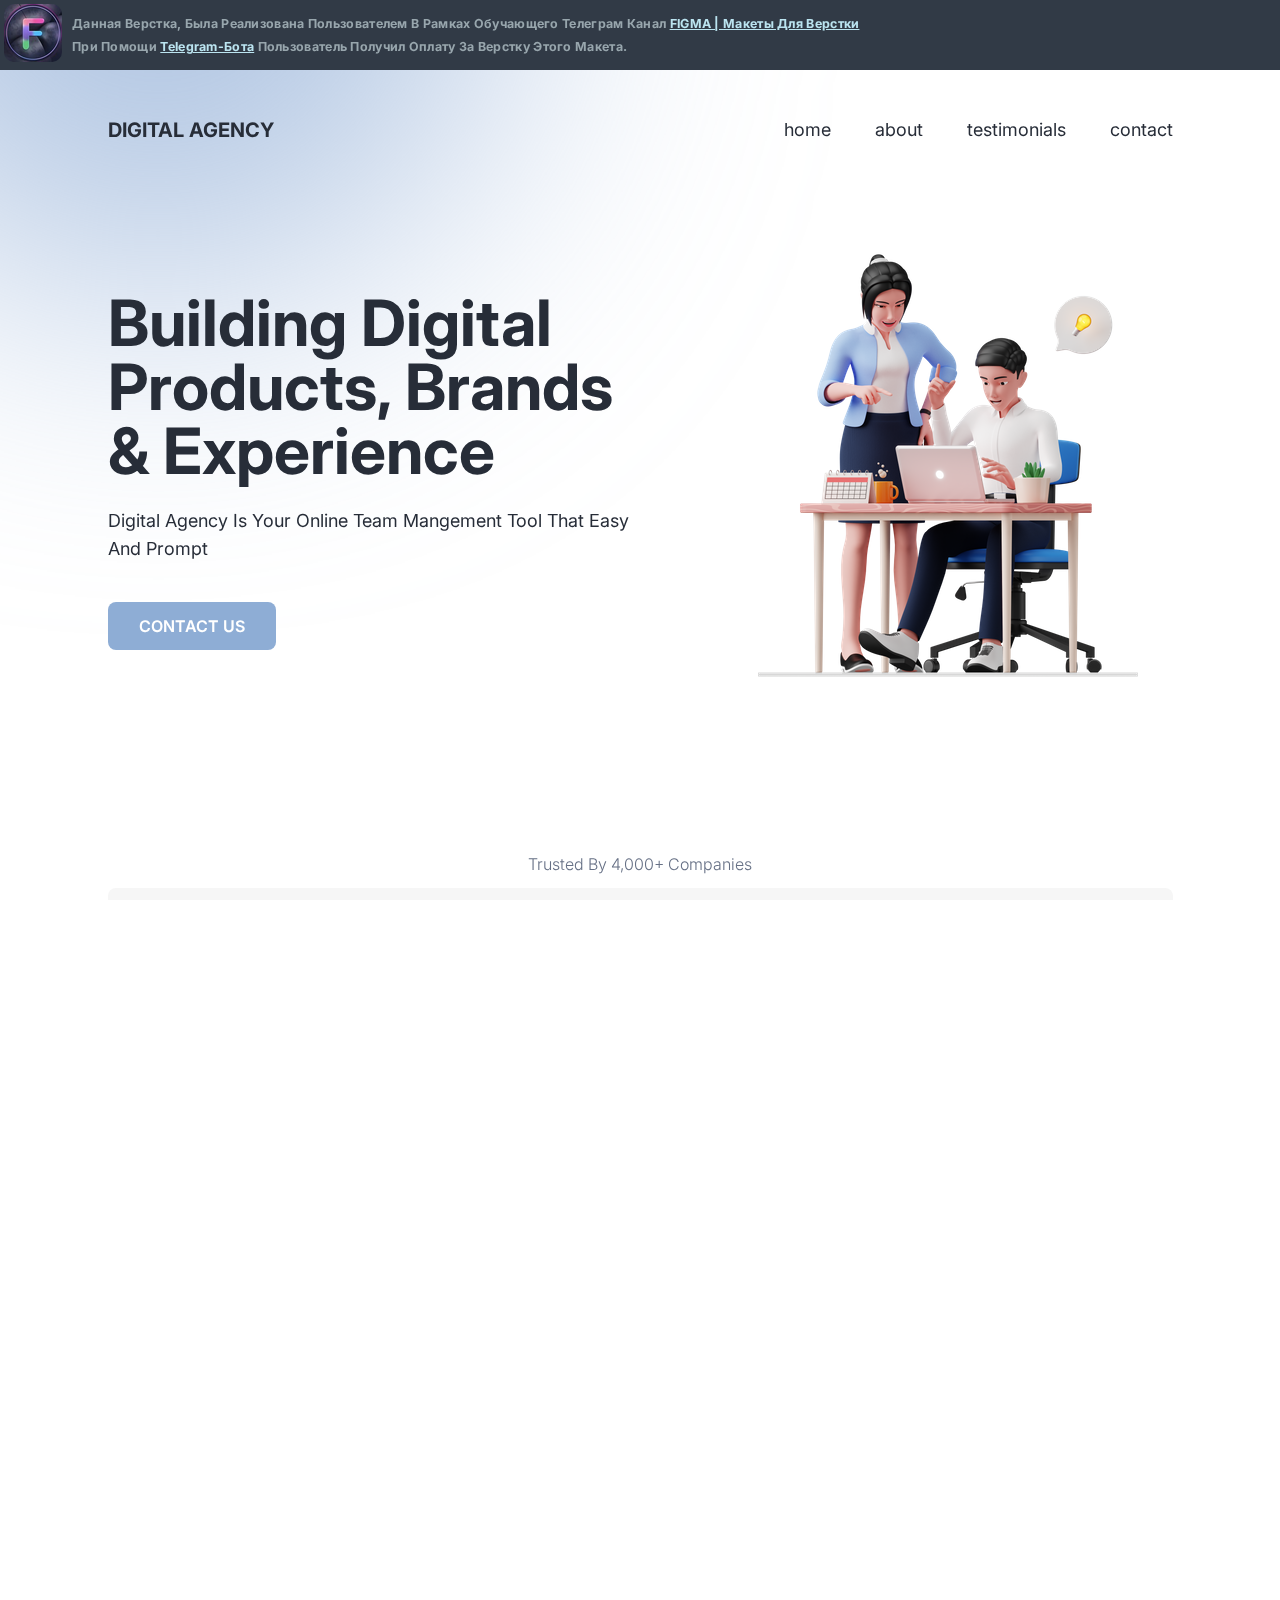
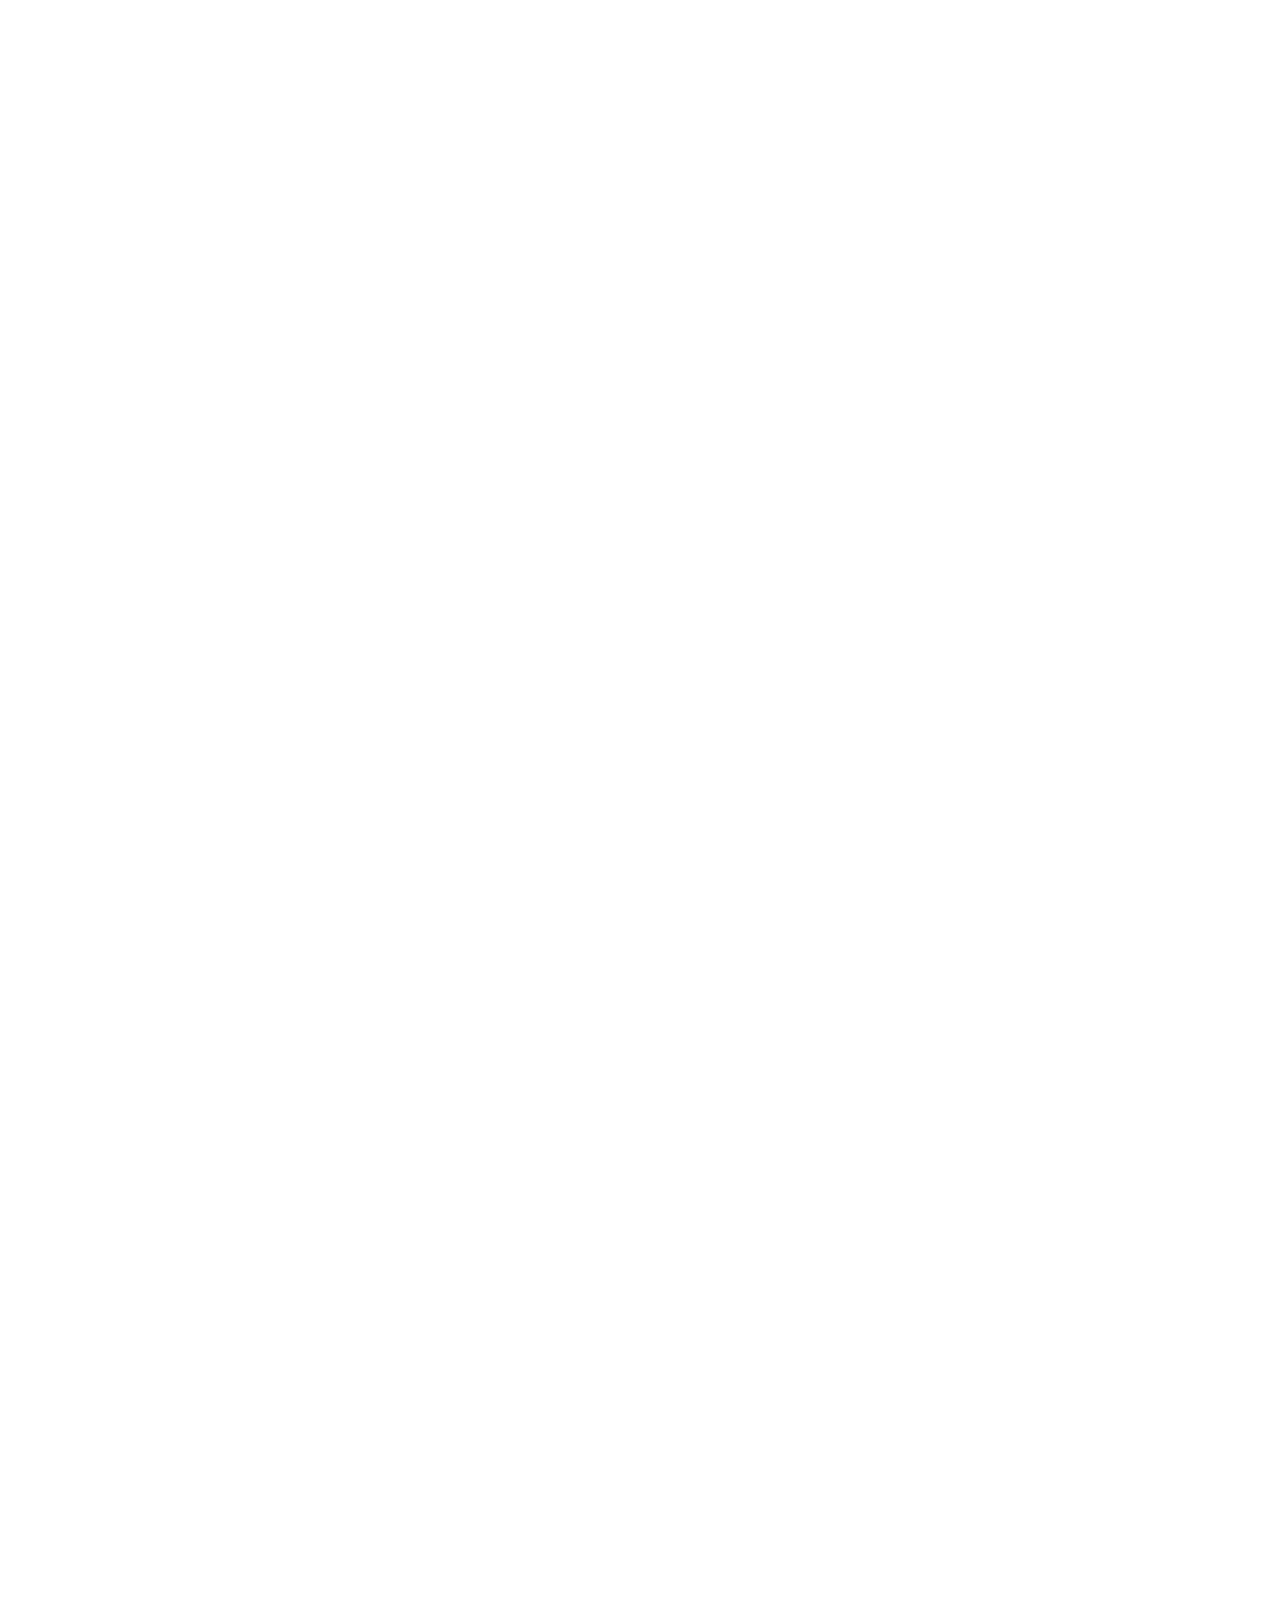
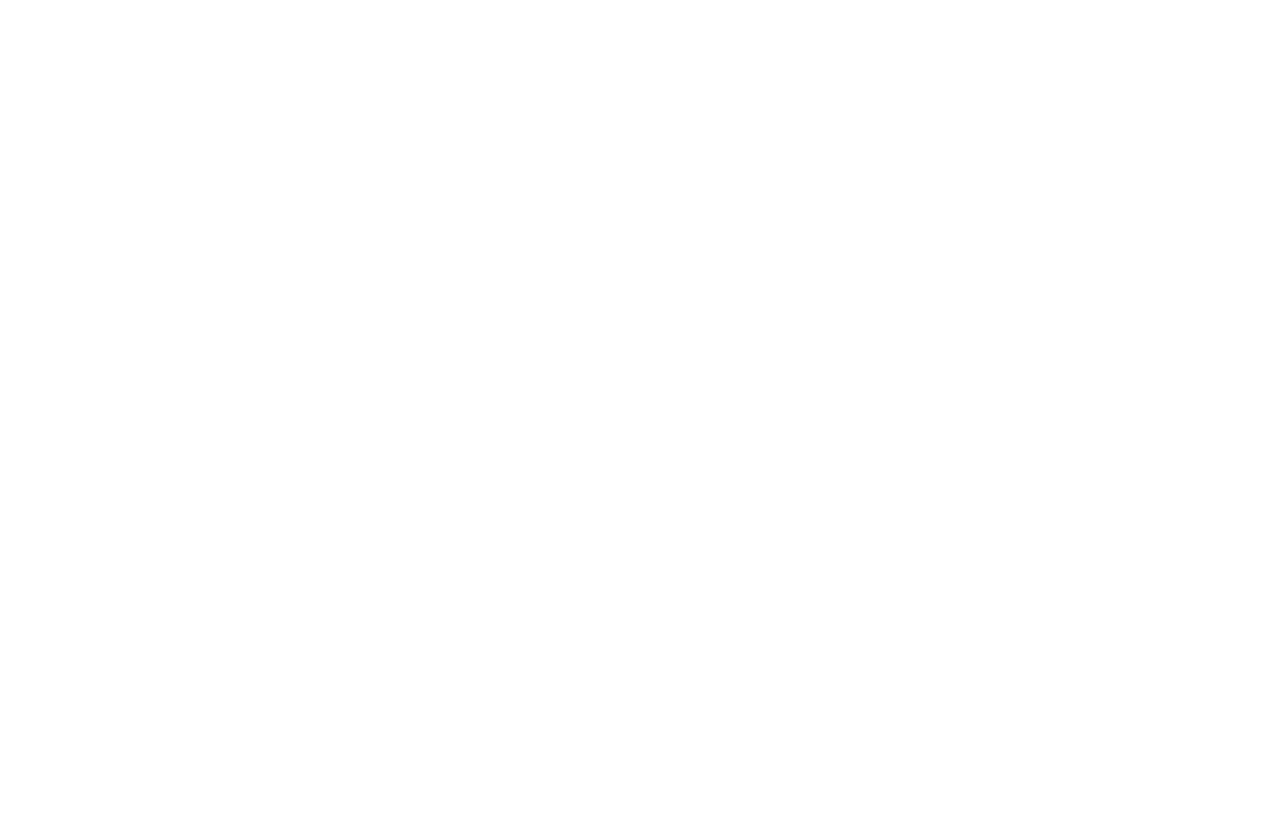
==== docs/index.html @ f95eb0e6 "deploy 0.5" ====
<!DOCTYPE html>
<html lang="en">
  <head>
    <meta charset="UTF-8" />
    <meta name="viewport" content="width=device-width, initial-scale=1.0" />
    <meta http-equiv="X-UA-Compatible" content="ie=edge" />
    <meta
      name="description"
      content="Макет для верстки сайта был взял с телеграм канала FIGMA | Макеты для верстки"
    />
    <link rel="shortcut icon" type="image/x-icon" href="favicon/favicon.ico" />
    <link rel="author" href="humans.txt" />
    <title>FIGMA | Макеты для верстки — Верстка страницы</title>
    <link rel="stylesheet" href="css/style.min.css" />
  </head>
  <body>
    <!-- Начало: Данный блок удалять нельзя -->
    <div class="maketforfigma">
      <a href="https://t.me/s/FigmaToHTML" target="_blank">
        <img src="images/icon/logo.png" alt="Maket for figma" />
      </a>
      <div>
        <p>
          Данная верстка, была реализована пользователем в рамках обучающего
          телеграм канал
          <a href="https://t.me/s/FigmaToHTML" target="_blank"
            >FIGMA | Макеты для верстки</a
          >
        </p>
        <p>
          При помощи
          <a href="https://t.me/HtmlCodeForMoney_bot?from_git" target="_blank"
            >Telegram-бота</a
          >
          пользователь получил оплату за верстку этого макета.
        </p>
      </div>
    </div>
    <!-- Конец -->

    <div class="main">
      <header class="header">
        <div class="container">
          <nav class="nav">
            <a class="logo__link" href="#">Digital Agency</a>
            <ul class="menu">
              <li class="menu__item">
                <a class="menu__link" href="#">home</a>
              </li>
              <li class="menu__item">
                <a class="menu__link" href="#branding">About</a>
              </li>
              <li class="menu__item">
                <a class="menu__link" href="#client">Testimonials</a>
              </li>
              <li class="menu__item">
                <a class="menu__link" href="#contact">contact</a>
              </li>
            </ul>
            <div class="menu__btn">
              <span></span>
              <span></span>
              <span></span>
            </div>
          </nav>
          <div class="background background--header"></div>
        </div>
      </header>
      <main>
        <section class="hero">
          <div class="container">
            <div class="hero__wrap">
              <div class="hero__info">
                <h1 class="title title__h1 hero__title">
                  Building digital products, brands & experience
                </h1>
                <p class="hero__text">
                  Digital Agency is your online team mangement tool that easy
                  and prompt
                </p>
                <button class="hero__btn button">contact us</button>
              </div>
              <div class="hero__img">
                <img
                  class="hero__bg-img"
                  src="images/bg/bg_hero.png"
                  alt="Digital Agency"
                />
              </div>
            </div>
          </div>
        </section>
        <div class="social">
          <div class="container">
            <p class="social__text">Trusted by 4,000+ companies</p>
            <ul class="social__items">
              <li class="social__item">
                <a class="social__link" href="#contact"
                  ><img
                    class="social__img"
                    src="images/icon/spotify.svg"
                    alt="spotify"
                /></a>
              </li>
              <li class="social__item">
                <a class="social__link" href="#"
                  ><img
                    class="social__img"
                    src="images/icon/slack.svg"
                    alt="slack"
                /></a>
              </li>
              <li class="social__item">
                <a class="social__link" href="#"
                  ><img
                    class="social__img"
                    src="images/icon/dropbox.svg"
                    alt="dropbox"
                /></a>
              </li>
              <li class="social__item">
                <a class="social__link" href="#"
                  ><img
                    class="social__img"
                    src="images/icon/zoom.svg"
                    alt="zoom"
                /></a>
              </li>
            </ul>
          </div>
        </div>
        <section class="branding" id="branding">
          <div class="container">
            <div class="branding__wrap">
              <div class="branding__img">
                <img
                  class="branding__bg-img"
                  src="images/bg/bg_2.png"
                  alt="Branding"
                />
              </div>
              <div class="branding__info">
                <h3 class="title title__h3 branding__title">
                  Branding & Design system
                </h3>
                <p class="branding__text">
                  Commonly used in the graphic, print & publishing industris for
                  previewing visual layout and mockups
                </p>
                <a href="#contact" class="branding__link">
                  <img src="images/icon/arrow_right.svg" alt="arrow-right"
                /></a>
              </div>
            </div>
          </div>
        </section>
        <section class="custome">
          <div class="background background--custome"></div>
          <div class="container">
            <div class="custome__wrap">
              <div class="custome__info">
                <h3 class="title title__h3 custome__title">
                  Custome & Plugin Development
                </h3>
                <p class="custome__text">
                  Commonly used in the graphic, print & publishing industris for
                  previewing visual layout and mockups
                </p>
                <a class="custome__link" href="#contact"
                  ><img src="images/icon/arrow_right.svg" alt="arrow-right"
                /></a>
              </div>
              <div class="custome__img">
                <img
                  class="custome__bg-img"
                  src="images/bg/bg_data.png"
                  alt="custome"
                />
              </div>
            </div>
          </div>
        </section>
        <section class="client" id="client">
          <div class="container">
            <p class="client__title-text">Testimonials</p>
            <h3 class="title title__h3 client__title">
              Read What Other have to Say
            </h3>
            <div class="client__items">
              <div class="client__item">
                <div
                  class="client__img-box"
                  style="background-image: url(images/content/client_01.png)"
                ></div>
                <p class="client__name">Andrew Rathore</p>
                <p class="client__text">
                  Lorem ipsum dolor sit amet, consectetur adipiscing elit. Nunc
                  ullamcorper scelerisque mi, in malesuada felis malesuada vel.
                </p>
              </div>
              <div class="client__item">
                <div
                  class="client__img-box"
                  style="background-image: url(images/content/client_02.png)"
                ></div>
                <p class="client__name">Vera Duncan</p>
                <p class="client__text">
                  Lorem ipsum dolor sit amet, consectetur adipiscing elit. Nunc
                  ullamcorper scelerisque mi, in malesuada felis malesuada vel.
                </p>
              </div>
              <div class="client__item">
                <div
                  class="client__img-box"
                  style="background-image: url(images/content/client_03.png)"
                ></div>
                <p class="client__name">Mark Smith</p>
                <p class="client__text">
                  Lorem ipsum dolor sit amet, consectetur adipiscing elit. Nunc
                  ullamcorper scelerisque mi, in malesuada felis malesuada vel.
                </p>
              </div>
            </div>
          </div>
        </section>
        <section class="contact" id="contact">
          <div class="container">
            <div class="contact__wrap">
              <div class="contact__img">
                <img
                  class="contact__bg-img"
                  src="images/bg/bg_customer.png"
                  alt="contact us"
                />
              </div>
              <div class="contact__info">
                <h3 class="title title__h3 contact__title">
                  Be a part of the next big thing
                </h3>
                <p class="contact__text">
                  We work with Brans, Startups, to SMEs. Colaborate for more
                  impact and growt
                </p>
                <button class="contact__btn button">contact us</button>
              </div>
            </div>
          </div>
        </section>
      </main>
      <footer class="footer">
        <div class="container">
          <div class="footer__box">
            <div class="footer__items-box">
              <h5 class="title title__h5 footer__title footer__title--wider">
                Digital Agency
              </h5>
              <ul class="footer__items">
                <li class="footer__item footer__item--wider">
                  <a class="footer__link" href="#"
                    >Building digital products, brands & experience</a
                  >
                </li>
              </ul>
            </div>
            <div class="footer__items-box">
              <h5 class="title title__h5 footer__title">Resources</h5>
              <ul class="footer__items">
                <li class="footer__item">
                  <a class="footer__link" href="#">Guides</a>
                </li>
                <li class="footer__item">
                  <a class="footer__link" href="#">Blog</a>
                </li>
                <li class="footer__item">
                  <a class="footer__link" href="#">Cuistomer Stories</a>
                </li>
                <li class="footer__item">
                  <a class="footer__link" href="#">Glossery</a>
                </li>
              </ul>
            </div>
            <div class="footer__items-box">
              <h5 class="title title__h5 footer__title">Company</h5>
              <ul class="footer__items">
                <li class="footer__item">
                  <a class="footer__link" href="#">About Us</a>
                </li>
                <li class="footer__item">
                  <a class="footer__link" href="#">Careers</a>
                </li>
                <li class="footer__item">
                  <a class="footer__link" href="#">Partners</a>
                </li>
                <li class="footer__item">
                  <a class="footer__link" href="#">Contact Us</a>
                </li>
              </ul>
            </div>
            <div class="footer__items-box">
              <h5 class="title title__h5 footer__title">Social Media</h5>
              <ul class="footer__items">
                <li class="footer__item">
                  <a class="footer__link" href="#">LinkedIn</a>
                </li>
                <li class="footer__item">
                  <a class="footer__link" href="#">Facebook</a>
                </li>
                <li class="footer__item">
                  <a class="footer__link" href="#">Instagram</a>
                </li>
                <li class="footer__item">
                  <a class="footer__link" href="#">Twitter</a>
                </li>
              </ul>
            </div>
          </div>
          <p class="copy">© Matheus. Todos os direitos reservados</p>
        </div>
      </footer>
    </div>
    <script src="js/main.min.js"></script>
  </body>
</html>
---- docs/css/style.min.css ----
@import"https://fonts.googleapis.com/css2?family=Inter:wght@300;400;600;700&display=swap";html{line-height:1.15;-webkit-text-size-adjust:100%}body{margin:0}main{display:block}h1{font-size:2em;margin:.67em 0}hr{-webkit-box-sizing:content-box;box-sizing:content-box;height:0;overflow:visible}pre{font-family:monospace,monospace;font-size:1em}a{background-color:rgba(0,0,0,0)}abbr[title]{border-bottom:none;text-decoration:underline;-webkit-text-decoration:underline dotted;text-decoration:underline dotted}b,strong{font-weight:bolder}code,kbd,samp{font-family:monospace,monospace;font-size:1em}small{font-size:80%}sub,sup{font-size:75%;line-height:0;position:relative;vertical-align:baseline}sub{bottom:-0.25em}sup{top:-0.5em}img{border-style:none}button,input,optgroup,select,textarea{font-family:inherit;font-size:100%;line-height:1.15;margin:0}button,input{overflow:visible}button,select{text-transform:none}button,[type=button],[type=reset],[type=submit]{-webkit-appearance:button}button::-moz-focus-inner,[type=button]::-moz-focus-inner,[type=reset]::-moz-focus-inner,[type=submit]::-moz-focus-inner{border-style:none;padding:0}button:-moz-focusring,[type=button]:-moz-focusring,[type=reset]:-moz-focusring,[type=submit]:-moz-focusring{outline:1px dotted ButtonText}fieldset{padding:.35em .75em .625em}legend{-webkit-box-sizing:border-box;box-sizing:border-box;color:inherit;display:table;max-width:100%;padding:0;white-space:normal}progress{vertical-align:baseline}textarea{overflow:auto}[type=checkbox],[type=radio]{-webkit-box-sizing:border-box;box-sizing:border-box;padding:0}[type=number]::-webkit-inner-spin-button,[type=number]::-webkit-outer-spin-button{height:auto}[type=search]{-webkit-appearance:textfield;outline-offset:-2px}[type=search]::-webkit-search-decoration{-webkit-appearance:none}::-webkit-file-upload-button{-webkit-appearance:button;font:inherit}details{display:block}summary{display:list-item}template{display:none}[hidden]{display:none}html{-webkit-box-sizing:border-box;box-sizing:border-box}*,*::before,*::after{-webkit-box-sizing:inherit;box-sizing:inherit;padding:0;margin:0}h1,h2,h3,h4,h5,h6{margin:0;padding:0}a{color:inherit;text-decoration:none}ul{list-style:none}button{background:rgba(0,0,0,0);border:none;cursor:pointer}.maketforfigma{-webkit-box-flex:0;-ms-flex:0 0 auto;flex:0 0 auto;background:#313a46;font-weight:bold;display:-webkit-box;display:-ms-flexbox;display:flex;-webkit-box-align:center;-ms-flex-align:center;align-items:center}.maketforfigma img{border-radius:10px;margin:4px 0 0 4px;width:auto}.maketforfigma p{color:#98a6ad;text-decoration:none;letter-spacing:.01875rem;font-size:.775rem;padding:0 10px;line-height:.7rem;margin:12.4px 0}.maketforfigma p>a{color:#bbe4f0;font-weight:bold;text-decoration:underline}.maketforfigma p>a:hover{color:#fff}.main{-webkit-box-flex:1;-ms-flex:1 0 auto;flex:1 0 auto}html{height:100%}body{display:-webkit-box;display:-ms-flexbox;display:flex;-webkit-box-orient:vertical;-webkit-box-direction:normal;-ms-flex-direction:column;flex-direction:column;height:100%;padding:0;margin:0}html{width:100%;max-width:100%;overflow-x:hidden}body{max-width:100%;width:100%;min-width:300px;overflow-x:hidden;font-family:"Inter",sans-serif;font-size:16px;font-weight:400;line-height:1.75;text-transform:capitalize;color:#272d38;background-color:#fff}body img{width:100%}.container{max-width:1085px;padding:0 10px;margin:0 auto}.background{position:absolute;z-index:-1;width:700px;height:700px;border-radius:50%;background:rgba(142,173,213,.7);-webkit-filter:blur(153px);filter:blur(153px)}.background--header{top:-45%;left:-15%}.background--custome{top:-50%;right:-20%}.title__h1{font-size:64px;font-weight:700;line-height:1}.title__h3{font-size:48px;font-weight:700;line-height:1}.title__h5{font-size:18px;font-weight:700;line-height:28px}.nav{position:relative;display:-webkit-box;display:-ms-flexbox;display:flex;-webkit-box-pack:justify;-ms-flex-pack:justify;justify-content:space-between;-webkit-box-align:center;-ms-flex-align:center;align-items:center;padding:46px 0}.logo__link{font-size:20px;font-weight:700;line-height:24px;text-transform:uppercase}.menu{display:-webkit-box;display:-ms-flexbox;display:flex;-webkit-box-pack:center;-ms-flex-pack:center;justify-content:center;-webkit-box-align:center;-ms-flex-align:center;align-items:center;gap:44px}.menu__link{font-size:18px;line-height:28px;text-transform:lowercase}.menu__link:hover{text-decoration:underline}.menu__btn{position:relative;display:none;width:20px;z-index:10;cursor:pointer}.menu__btn span{display:block;-webkit-transition:all .2s;-o-transition:all .2s;transition:all .2s;width:100%;height:1px;background-color:#272d38}.menu__btn span+span{margin-top:6px}.menu__btn.menu__btn--active span:nth-child(1){-webkit-transform:translateY(5px) rotate(45deg);-ms-transform:translateY(5px) rotate(45deg);transform:translateY(5px) rotate(45deg)}.menu__btn.menu__btn--active span:nth-child(2){opacity:0}.menu__btn.menu__btn--active span:nth-child(3){-webkit-transform:translateY(-9px) rotate(135deg);-ms-transform:translateY(-9px) rotate(135deg);transform:translateY(-9px) rotate(135deg)}.menu.menu--active{-webkit-transform:translateY(0);-ms-transform:translateY(0);transform:translateY(0)}.button{font-weight:600;line-height:28px;text-transform:uppercase;color:#fff;background-color:#8eadd5;border-radius:8px;padding:10px 31px}.button:hover{text-decoration:underline}.hero{padding-top:51px;margin-bottom:157px}.hero__wrap{display:-webkit-box;display:-ms-flexbox;display:flex;-webkit-box-pack:justify;-ms-flex-pack:justify;justify-content:space-between;-webkit-box-align:center;-ms-flex-align:center;align-items:center}.hero__title{max-width:540px;margin-bottom:24px}.hero__text{font-size:18px;font-weight:400;line-height:28px;max-width:525px;margin-bottom:39px}.social{margin-bottom:36px}.social__text{font-size:16px;font-weight:300;line-height:1;color:#667085;text-align:center;margin-bottom:16px}.social__items{display:-webkit-box;display:-ms-flexbox;display:flex;-webkit-box-pack:justify;-ms-flex-pack:justify;justify-content:space-between;-webkit-box-align:center;-ms-flex-align:center;align-items:center;background-color:#f6f6f6;border-radius:8px;padding:19px 24px;gap:40px}.social__item{line-height:1}.social__img{display:-webkit-box;display:-ms-flexbox;display:flex}.branding{padding-top:100px;margin-bottom:36px}.branding__wrap{display:-webkit-box;display:-ms-flexbox;display:flex;-webkit-box-pack:justify;-ms-flex-pack:justify;justify-content:space-between;-webkit-box-align:center;-ms-flex-align:center;align-items:center;gap:20px}.branding__info{max-width:440px}.branding__title{margin-bottom:25px}.branding__text{max-width:392px;margin-bottom:30px}.branding__link{cursor:pointer}.branding__link img{width:23px}.custome{position:relative;padding-top:100px;margin-bottom:36px}.custome__wrap{display:-webkit-box;display:-ms-flexbox;display:flex;-webkit-box-pack:justify;-ms-flex-pack:justify;justify-content:space-between;-webkit-box-align:center;-ms-flex-align:center;align-items:center;gap:20px}.custome__info{max-width:440px}.custome__title{margin-bottom:25px}.custome__text{max-width:392px;margin-bottom:30px}.custome__link{cursor:pointer}.custome__link img{width:23px}.client{padding-top:100px;margin-bottom:36px;text-align:center}.client__title-text{text-transform:uppercase;margin-bottom:16px}.client__title{max-width:440px;margin:0 auto 38px}.client__items{display:-webkit-box;display:-ms-flexbox;display:flex;-webkit-box-pack:justify;-ms-flex-pack:justify;justify-content:space-between;-webkit-box-align:center;-ms-flex-align:center;align-items:center;gap:15px}.client__item{display:-webkit-box;display:-ms-flexbox;display:flex;-webkit-box-orient:vertical;-webkit-box-direction:normal;-ms-flex-direction:column;flex-direction:column;-webkit-box-pack:center;-ms-flex-pack:center;justify-content:center;-webkit-box-align:center;-ms-flex-align:center;align-items:center;background-color:#f6f6f6;border-radius:20px;padding:32px}.client__img-box{background-position:center;background-size:cover;background-repeat:no-repeat;width:130px;height:130px;border:1px solid rgba(222,220,219,.5);border-radius:50%;margin-bottom:8px}.client__name{font-size:18px;font-weight:400;line-height:28px;margin-bottom:27px}.client__text{font-size:14px;font-weight:300;line-height:1.3}.contact{padding-top:100px;margin-bottom:138px}.contact__wrap{display:-webkit-box;display:-ms-flexbox;display:flex;-ms-flex-pack:distribute;justify-content:space-around;-webkit-box-align:center;-ms-flex-align:center;align-items:center;background-color:#f6f6f6;border-radius:20px;padding:10px;gap:20px}.contact__info{max-width:360px}.contact__title{text-transform:none;margin-bottom:16px}.contact__text{text-transform:none;margin-bottom:32px}.footer{padding-top:105px;background-color:#f6f6f6}.footer__box{display:-webkit-box;display:-ms-flexbox;display:flex;-webkit-box-pack:justify;-ms-flex-pack:justify;justify-content:space-between;margin-bottom:110px}.footer__items-box{max-width:190px}.footer__title{margin-bottom:32px}.footer__title--wider{margin-bottom:40px}.footer__item{font-weight:300;line-height:1;margin-bottom:24px}.footer__item:hover{text-decoration:underline}.footer__item--wider{line-height:1.5}.copy{text-align:center;font-weight:300;text-transform:none;padding-bottom:18px}@media(max-width: 820px){.title__h1{font-size:40px}.title__h3{font-size:32px}.hero__text{font-size:16px;line-height:28px}.contact__wrap{padding:20px}}@media(max-width: 650px){.background{width:320px;height:400px}.background--header{top:-15%;left:-15%}.background--custome{top:-20%;right:-10%}.maketforfigma p{line-height:1.2}.container{padding:0 20px}.nav{padding:48px 0 0}.logo__link{font-size:14px;line-height:17px}.menu{position:absolute;top:0;left:0;right:0;-webkit-box-orient:vertical;-webkit-box-direction:normal;-ms-flex-direction:column;flex-direction:column;gap:20px;color:#fff;background-color:#8eadd5;border-radius:8px;padding:24px;margin:0 25px;-webkit-transition:all .5s;-o-transition:all .5s;transition:all .5s;-webkit-transform:translateY(-220%);-ms-transform:translateY(-220%);transform:translateY(-220%);z-index:5}.menu__btn{display:block}.button{font-size:14px;padding:10px 24px}.hero{padding-top:95px;margin-bottom:120px}.hero__wrap{text-align:center;-webkit-box-orient:vertical;-webkit-box-direction:normal;-ms-flex-direction:column;flex-direction:column}.hero__text{margin-bottom:24px}.hero__btn{margin-bottom:48px}.social__text{font-size:14px}.social__items{padding:30px 13px;gap:28px}.branding{padding-top:80px;text-align:center}.branding__wrap{-webkit-box-orient:vertical;-webkit-box-direction:normal;-ms-flex-direction:column;flex-direction:column;gap:0}.branding__info{-webkit-box-ordinal-group:0;-ms-flex-order:-1;order:-1}.branding__text{font-size:14px}.branding__link{display:block;width:29px;-webkit-transform:rotate(90deg);-ms-transform:rotate(90deg);transform:rotate(90deg);margin:0 auto 24px}.custome{padding-top:80px;text-align:center}.custome__wrap{-webkit-box-orient:vertical;-webkit-box-direction:normal;-ms-flex-direction:column;flex-direction:column;gap:0}.custome__text{font-size:14px}.custome__link{display:block;width:29px;-webkit-transform:rotate(90deg);-ms-transform:rotate(90deg);transform:rotate(90deg);margin:0 auto 24px}.client{padding-top:80px}.client__title-text{font-size:12px}.client__title{margin-bottom:16px}.client__items{-webkit-box-orient:vertical;-webkit-box-direction:normal;-ms-flex-direction:column;flex-direction:column;gap:40px}.contact{padding-top:90px;margin-bottom:128px;text-align:center}.contact__img{display:none}.contact__wrap{padding:56px 35px 48px}.contact__title{margin-bottom:32px}.contact__text{margin-bottom:48px}.contact__btn{font-size:16px;padding:10px 31px}.footer__box{-webkit-box-orient:vertical;-webkit-box-direction:normal;-ms-flex-direction:column;flex-direction:column;-webkit-box-align:center;-ms-flex-align:center;align-items:center;text-align:center;margin-bottom:0}.footer__title--wider{margin-bottom:34px}.footer__items{margin-bottom:72px}.copy{padding:24px;font-size:12px}}
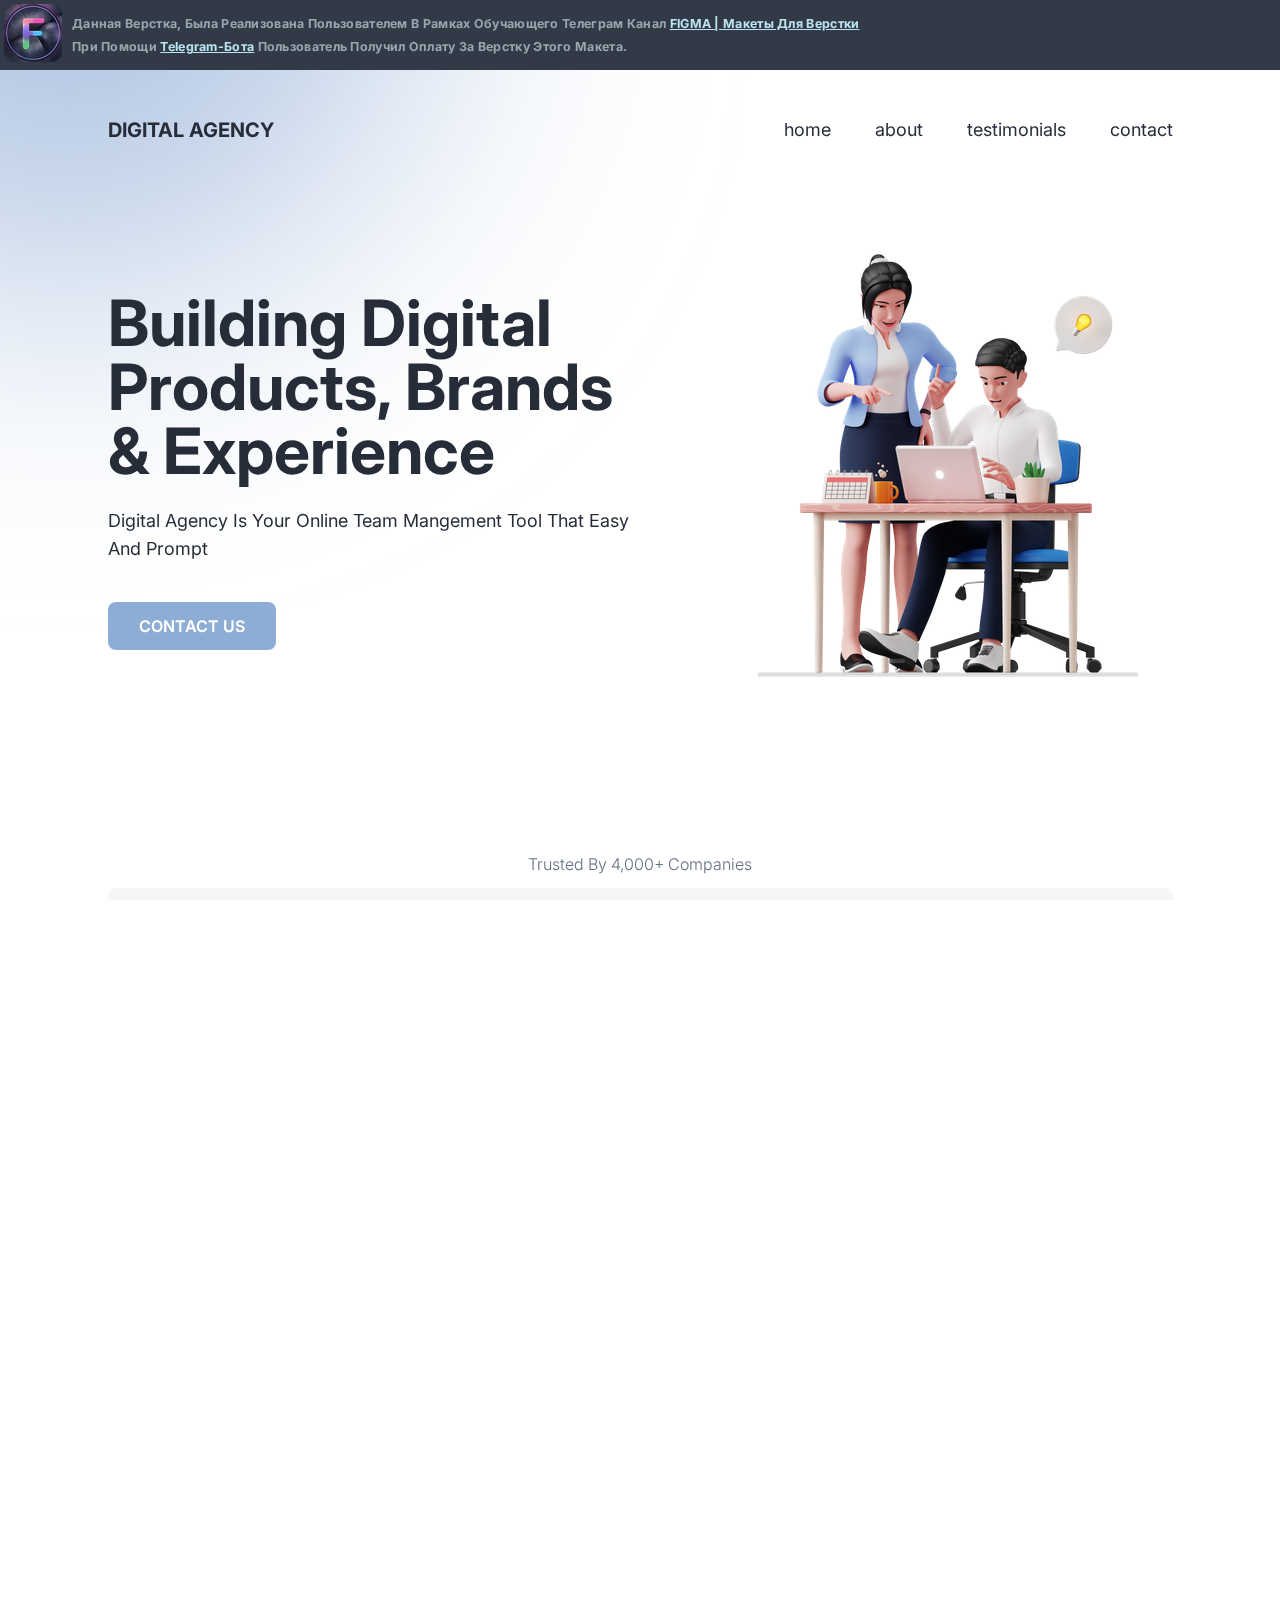
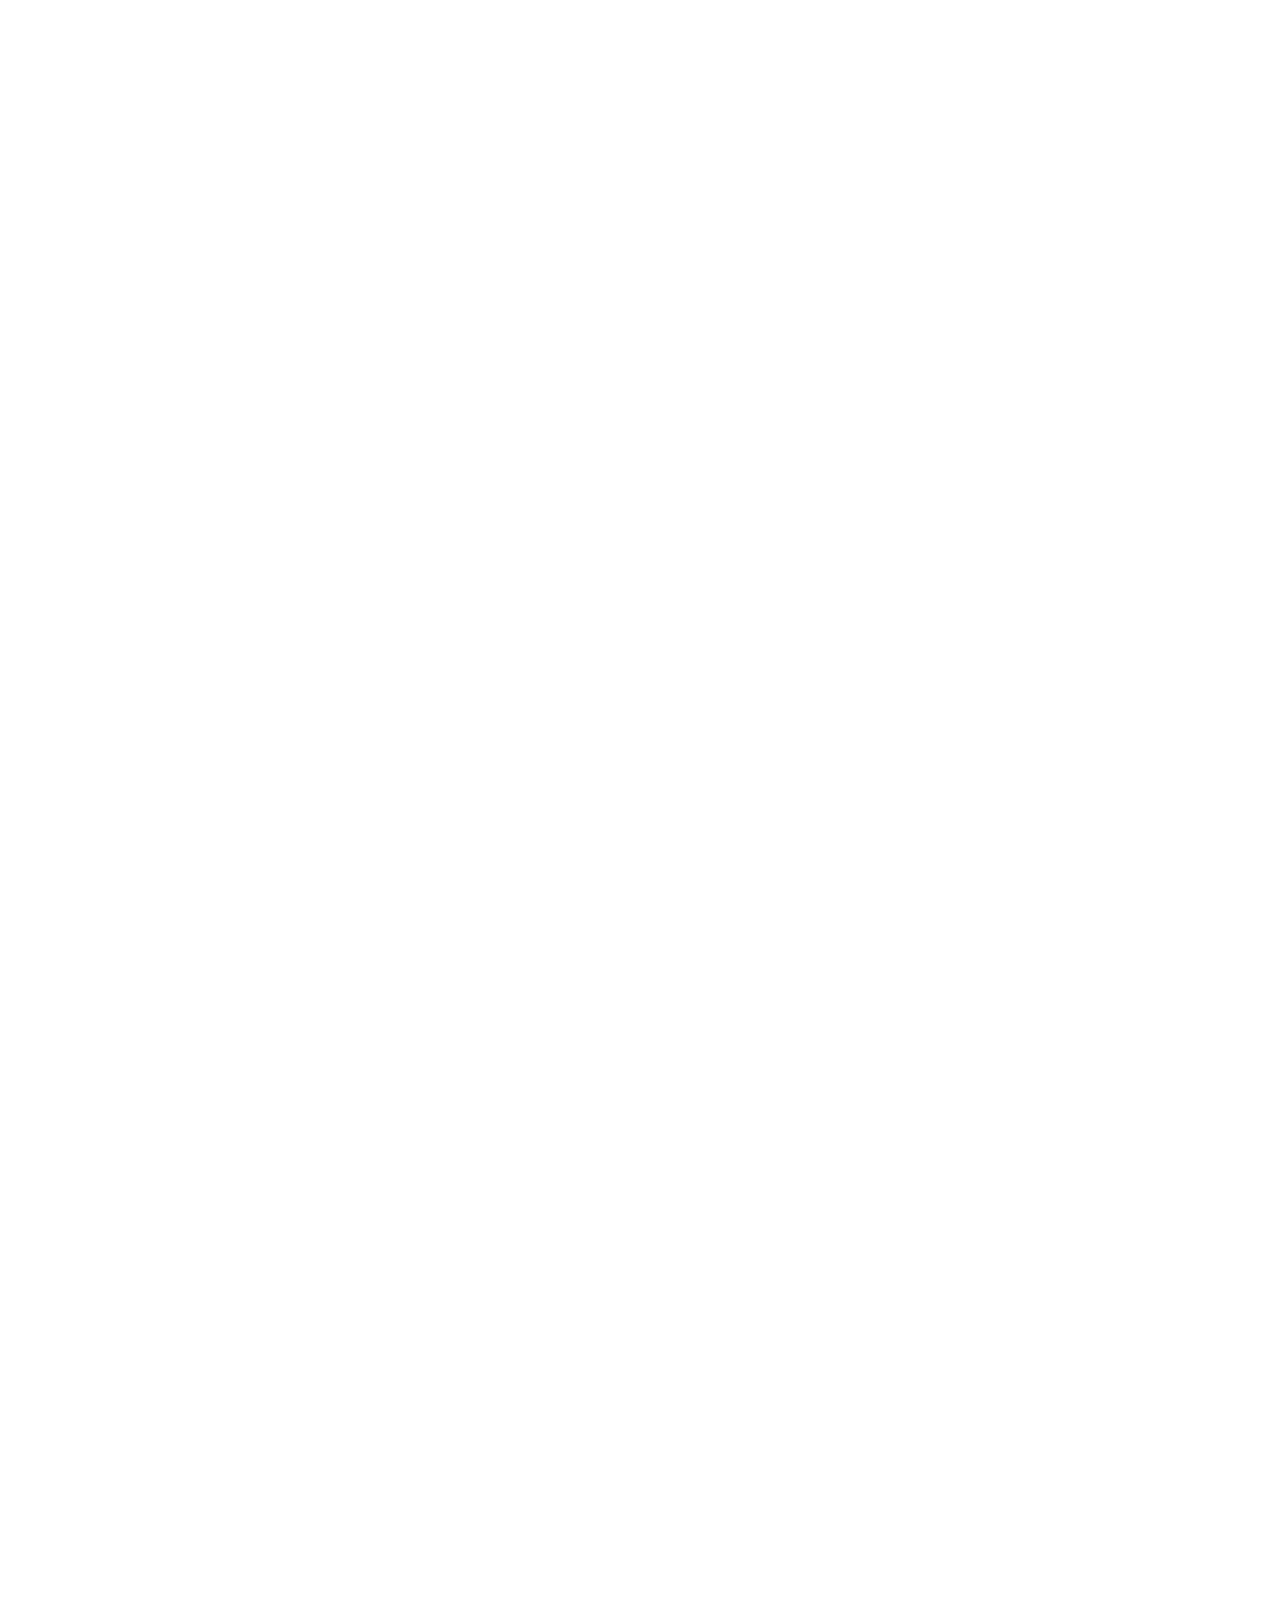
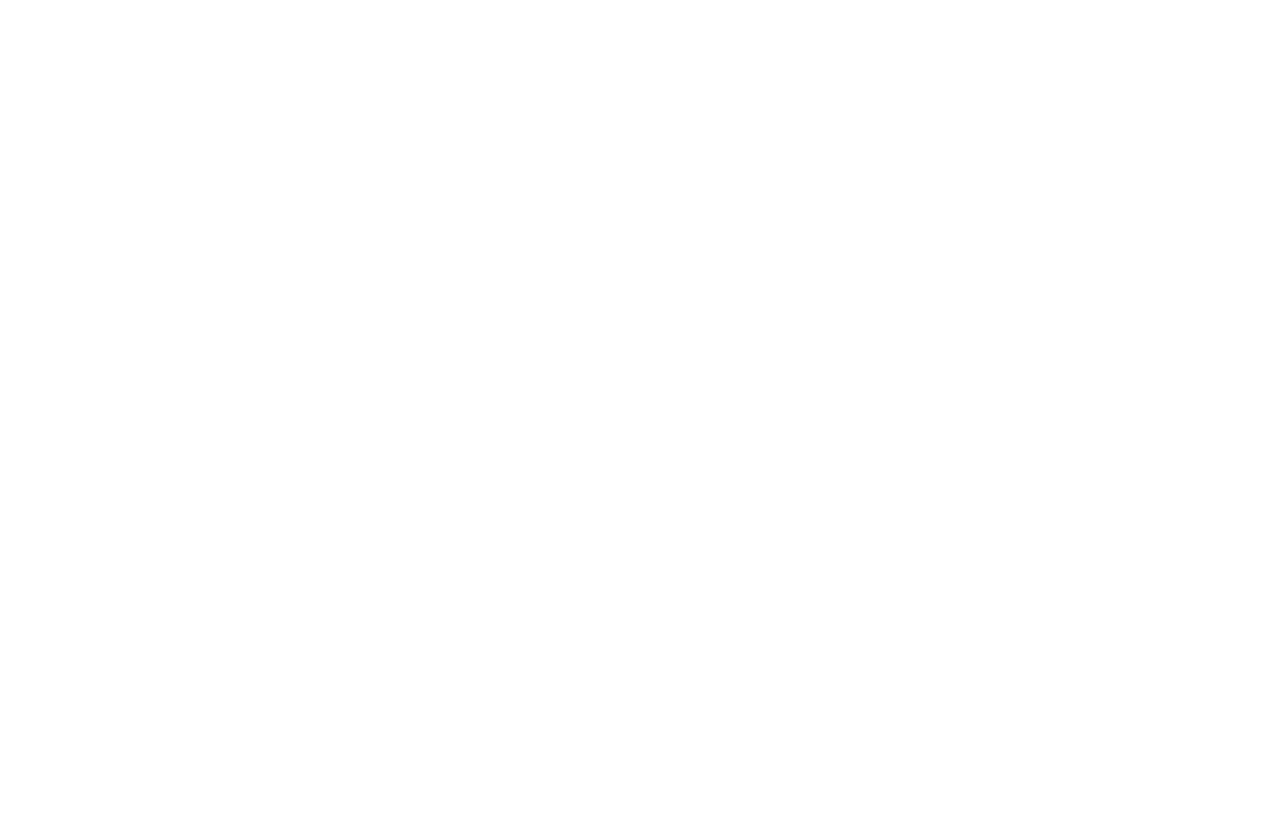
==== commit 9d0e35ee: "deploy 0.9" ====
--- a/docs/index.html
+++ b/docs/index.html
@@ -37,7 +37,6 @@
       </div>
     </div>
     <!-- Конец -->
-
     <div class="main">
       <header class="header">
         <div class="container">
--- a/docs/css/style.min.css
+++ b/docs/css/style.min.css
@@ -1 +1 @@
-@import"https://fonts.googleapis.com/css2?family=Inter:wght@300;400;600;700&display=swap";html{line-height:1.15;-webkit-text-size-adjust:100%}body{margin:0}main{display:block}h1{font-size:2em;margin:.67em 0}hr{-webkit-box-sizing:content-box;box-sizing:content-box;height:0;overflow:visible}pre{font-family:monospace,monospace;font-size:1em}a{background-color:rgba(0,0,0,0)}abbr[title]{border-bottom:none;text-decoration:underline;-webkit-text-decoration:underline dotted;text-decoration:underline dotted}b,strong{font-weight:bolder}code,kbd,samp{font-family:monospace,monospace;font-size:1em}small{font-size:80%}sub,sup{font-size:75%;line-height:0;position:relative;vertical-align:baseline}sub{bottom:-0.25em}sup{top:-0.5em}img{border-style:none}button,input,optgroup,select,textarea{font-family:inherit;font-size:100%;line-height:1.15;margin:0}button,input{overflow:visible}button,select{text-transform:none}button,[type=button],[type=reset],[type=submit]{-webkit-appearance:button}button::-moz-focus-inner,[type=button]::-moz-focus-inner,[type=reset]::-moz-focus-inner,[type=submit]::-moz-focus-inner{border-style:none;padding:0}button:-moz-focusring,[type=button]:-moz-focusring,[type=reset]:-moz-focusring,[type=submit]:-moz-focusring{outline:1px dotted ButtonText}fieldset{padding:.35em .75em .625em}legend{-webkit-box-sizing:border-box;box-sizing:border-box;color:inherit;display:table;max-width:100%;padding:0;white-space:normal}progress{vertical-align:baseline}textarea{overflow:auto}[type=checkbox],[type=radio]{-webkit-box-sizing:border-box;box-sizing:border-box;padding:0}[type=number]::-webkit-inner-spin-button,[type=number]::-webkit-outer-spin-button{height:auto}[type=search]{-webkit-appearance:textfield;outline-offset:-2px}[type=search]::-webkit-search-decoration{-webkit-appearance:none}::-webkit-file-upload-button{-webkit-appearance:button;font:inherit}details{display:block}summary{display:list-item}template{display:none}[hidden]{display:none}html{-webkit-box-sizing:border-box;box-sizing:border-box}*,*::before,*::after{-webkit-box-sizing:inherit;box-sizing:inherit;padding:0;margin:0}h1,h2,h3,h4,h5,h6{margin:0;padding:0}a{color:inherit;text-decoration:none}ul{list-style:none}button{background:rgba(0,0,0,0);border:none;cursor:pointer}.maketforfigma{-webkit-box-flex:0;-ms-flex:0 0 auto;flex:0 0 auto;background:#313a46;font-weight:bold;display:-webkit-box;display:-ms-flexbox;display:flex;-webkit-box-align:center;-ms-flex-align:center;align-items:center}.maketforfigma img{border-radius:10px;margin:4px 0 0 4px;width:auto}.maketforfigma p{color:#98a6ad;text-decoration:none;letter-spacing:.01875rem;font-size:.775rem;padding:0 10px;line-height:.7rem;margin:12.4px 0}.maketforfigma p>a{color:#bbe4f0;font-weight:bold;text-decoration:underline}.maketforfigma p>a:hover{color:#fff}.main{-webkit-box-flex:1;-ms-flex:1 0 auto;flex:1 0 auto}html{height:100%}body{display:-webkit-box;display:-ms-flexbox;display:flex;-webkit-box-orient:vertical;-webkit-box-direction:normal;-ms-flex-direction:column;flex-direction:column;height:100%;padding:0;margin:0}html{width:100%;max-width:100%;overflow-x:hidden}body{max-width:100%;width:100%;min-width:300px;overflow-x:hidden;font-family:"Inter",sans-serif;font-size:16px;font-weight:400;line-height:1.75;text-transform:capitalize;color:#272d38;background-color:#fff}body img{width:100%}.container{max-width:1085px;padding:0 10px;margin:0 auto}.background{position:absolute;z-index:-1;width:700px;height:700px;border-radius:50%;background:rgba(142,173,213,.7);-webkit-filter:blur(153px);filter:blur(153px)}.background--header{top:-45%;left:-15%}.background--custome{top:-50%;right:-20%}.title__h1{font-size:64px;font-weight:700;line-height:1}.title__h3{font-size:48px;font-weight:700;line-height:1}.title__h5{font-size:18px;font-weight:700;line-height:28px}.nav{position:relative;display:-webkit-box;display:-ms-flexbox;display:flex;-webkit-box-pack:justify;-ms-flex-pack:justify;justify-content:space-between;-webkit-box-align:center;-ms-flex-align:center;align-items:center;padding:46px 0}.logo__link{font-size:20px;font-weight:700;line-height:24px;text-transform:uppercase}.menu{display:-webkit-box;display:-ms-flexbox;display:flex;-webkit-box-pack:center;-ms-flex-pack:center;justify-content:center;-webkit-box-align:center;-ms-flex-align:center;align-items:center;gap:44px}.menu__link{font-size:18px;line-height:28px;text-transform:lowercase}.menu__link:hover{text-decoration:underline}.menu__btn{position:relative;display:none;width:20px;z-index:10;cursor:pointer}.menu__btn span{display:block;-webkit-transition:all .2s;-o-transition:all .2s;transition:all .2s;width:100%;height:1px;background-color:#272d38}.menu__btn span+span{margin-top:6px}.menu__btn.menu__btn--active span:nth-child(1){-webkit-transform:translateY(5px) rotate(45deg);-ms-transform:translateY(5px) rotate(45deg);transform:translateY(5px) rotate(45deg)}.menu__btn.menu__btn--active span:nth-child(2){opacity:0}.menu__btn.menu__btn--active span:nth-child(3){-webkit-transform:translateY(-9px) rotate(135deg);-ms-transform:translateY(-9px) rotate(135deg);transform:translateY(-9px) rotate(135deg)}.menu.menu--active{-webkit-transform:translateY(0);-ms-transform:translateY(0);transform:translateY(0)}.button{font-weight:600;line-height:28px;text-transform:uppercase;color:#fff;background-color:#8eadd5;border-radius:8px;padding:10px 31px}.button:hover{text-decoration:underline}.hero{padding-top:51px;margin-bottom:157px}.hero__wrap{display:-webkit-box;display:-ms-flexbox;display:flex;-webkit-box-pack:justify;-ms-flex-pack:justify;justify-content:space-between;-webkit-box-align:center;-ms-flex-align:center;align-items:center}.hero__title{max-width:540px;margin-bottom:24px}.hero__text{font-size:18px;font-weight:400;line-height:28px;max-width:525px;margin-bottom:39px}.social{margin-bottom:36px}.social__text{font-size:16px;font-weight:300;line-height:1;color:#667085;text-align:center;margin-bottom:16px}.social__items{display:-webkit-box;display:-ms-flexbox;display:flex;-webkit-box-pack:justify;-ms-flex-pack:justify;justify-content:space-between;-webkit-box-align:center;-ms-flex-align:center;align-items:center;background-color:#f6f6f6;border-radius:8px;padding:19px 24px;gap:40px}.social__item{line-height:1}.social__img{display:-webkit-box;display:-ms-flexbox;display:flex}.branding{padding-top:100px;margin-bottom:36px}.branding__wrap{display:-webkit-box;display:-ms-flexbox;display:flex;-webkit-box-pack:justify;-ms-flex-pack:justify;justify-content:space-between;-webkit-box-align:center;-ms-flex-align:center;align-items:center;gap:20px}.branding__info{max-width:440px}.branding__title{margin-bottom:25px}.branding__text{max-width:392px;margin-bottom:30px}.branding__link{cursor:pointer}.branding__link img{width:23px}.custome{position:relative;padding-top:100px;margin-bottom:36px}.custome__wrap{display:-webkit-box;display:-ms-flexbox;display:flex;-webkit-box-pack:justify;-ms-flex-pack:justify;justify-content:space-between;-webkit-box-align:center;-ms-flex-align:center;align-items:center;gap:20px}.custome__info{max-width:440px}.custome__title{margin-bottom:25px}.custome__text{max-width:392px;margin-bottom:30px}.custome__link{cursor:pointer}.custome__link img{width:23px}.client{padding-top:100px;margin-bottom:36px;text-align:center}.client__title-text{text-transform:uppercase;margin-bottom:16px}.client__title{max-width:440px;margin:0 auto 38px}.client__items{display:-webkit-box;display:-ms-flexbox;display:flex;-webkit-box-pack:justify;-ms-flex-pack:justify;justify-content:space-between;-webkit-box-align:center;-ms-flex-align:center;align-items:center;gap:15px}.client__item{display:-webkit-box;display:-ms-flexbox;display:flex;-webkit-box-orient:vertical;-webkit-box-direction:normal;-ms-flex-direction:column;flex-direction:column;-webkit-box-pack:center;-ms-flex-pack:center;justify-content:center;-webkit-box-align:center;-ms-flex-align:center;align-items:center;background-color:#f6f6f6;border-radius:20px;padding:32px}.client__img-box{background-position:center;background-size:cover;background-repeat:no-repeat;width:130px;height:130px;border:1px solid rgba(222,220,219,.5);border-radius:50%;margin-bottom:8px}.client__name{font-size:18px;font-weight:400;line-height:28px;margin-bottom:27px}.client__text{font-size:14px;font-weight:300;line-height:1.3}.contact{padding-top:100px;margin-bottom:138px}.contact__wrap{display:-webkit-box;display:-ms-flexbox;display:flex;-ms-flex-pack:distribute;justify-content:space-around;-webkit-box-align:center;-ms-flex-align:center;align-items:center;background-color:#f6f6f6;border-radius:20px;padding:10px;gap:20px}.contact__info{max-width:360px}.contact__title{text-transform:none;margin-bottom:16px}.contact__text{text-transform:none;margin-bottom:32px}.footer{padding-top:105px;background-color:#f6f6f6}.footer__box{display:-webkit-box;display:-ms-flexbox;display:flex;-webkit-box-pack:justify;-ms-flex-pack:justify;justify-content:space-between;margin-bottom:110px}.footer__items-box{max-width:190px}.footer__title{margin-bottom:32px}.footer__title--wider{margin-bottom:40px}.footer__item{font-weight:300;line-height:1;margin-bottom:24px}.footer__item:hover{text-decoration:underline}.footer__item--wider{line-height:1.5}.copy{text-align:center;font-weight:300;text-transform:none;padding-bottom:18px}@media(max-width: 820px){.title__h1{font-size:40px}.title__h3{font-size:32px}.hero__text{font-size:16px;line-height:28px}.contact__wrap{padding:20px}}@media(max-width: 650px){.background{width:320px;height:400px}.background--header{top:-15%;left:-15%}.background--custome{top:-20%;right:-10%}.maketforfigma p{line-height:1.2}.container{padding:0 20px}.nav{padding:48px 0 0}.logo__link{font-size:14px;line-height:17px}.menu{position:absolute;top:0;left:0;right:0;-webkit-box-orient:vertical;-webkit-box-direction:normal;-ms-flex-direction:column;flex-direction:column;gap:20px;color:#fff;background-color:#8eadd5;border-radius:8px;padding:24px;margin:0 25px;-webkit-transition:all .5s;-o-transition:all .5s;transition:all .5s;-webkit-transform:translateY(-220%);-ms-transform:translateY(-220%);transform:translateY(-220%);z-index:5}.menu__btn{display:block}.button{font-size:14px;padding:10px 24px}.hero{padding-top:95px;margin-bottom:120px}.hero__wrap{text-align:center;-webkit-box-orient:vertical;-webkit-box-direction:normal;-ms-flex-direction:column;flex-direction:column}.hero__text{margin-bottom:24px}.hero__btn{margin-bottom:48px}.social__text{font-size:14px}.social__items{padding:30px 13px;gap:28px}.branding{padding-top:80px;text-align:center}.branding__wrap{-webkit-box-orient:vertical;-webkit-box-direction:normal;-ms-flex-direction:column;flex-direction:column;gap:0}.branding__info{-webkit-box-ordinal-group:0;-ms-flex-order:-1;order:-1}.branding__text{font-size:14px}.branding__link{display:block;width:29px;-webkit-transform:rotate(90deg);-ms-transform:rotate(90deg);transform:rotate(90deg);margin:0 auto 24px}.custome{padding-top:80px;text-align:center}.custome__wrap{-webkit-box-orient:vertical;-webkit-box-direction:normal;-ms-flex-direction:column;flex-direction:column;gap:0}.custome__text{font-size:14px}.custome__link{display:block;width:29px;-webkit-transform:rotate(90deg);-ms-transform:rotate(90deg);transform:rotate(90deg);margin:0 auto 24px}.client{padding-top:80px}.client__title-text{font-size:12px}.client__title{margin-bottom:16px}.client__items{-webkit-box-orient:vertical;-webkit-box-direction:normal;-ms-flex-direction:column;flex-direction:column;gap:40px}.contact{padding-top:90px;margin-bottom:128px;text-align:center}.contact__img{display:none}.contact__wrap{padding:56px 35px 48px}.contact__title{margin-bottom:32px}.contact__text{margin-bottom:48px}.contact__btn{font-size:16px;padding:10px 31px}.footer__box{-webkit-box-orient:vertical;-webkit-box-direction:normal;-ms-flex-direction:column;flex-direction:column;-webkit-box-align:center;-ms-flex-align:center;align-items:center;text-align:center;margin-bottom:0}.footer__title--wider{margin-bottom:34px}.footer__items{margin-bottom:72px}.copy{padding:24px;font-size:12px}}+@import"https://fonts.googleapis.com/css2?family=Inter:wght@300;400;600;700&display=swap";html{line-height:1.15;-webkit-text-size-adjust:100%}body{margin:0}main{display:block}h1{font-size:2em;margin:.67em 0}hr{-webkit-box-sizing:content-box;box-sizing:content-box;height:0;overflow:visible}pre{font-family:monospace,monospace;font-size:1em}a{background-color:rgba(0,0,0,0)}abbr[title]{border-bottom:none;text-decoration:underline;-webkit-text-decoration:underline dotted;text-decoration:underline dotted}b,strong{font-weight:bolder}code,kbd,samp{font-family:monospace,monospace;font-size:1em}small{font-size:80%}sub,sup{font-size:75%;line-height:0;position:relative;vertical-align:baseline}sub{bottom:-0.25em}sup{top:-0.5em}img{border-style:none}button,input,optgroup,select,textarea{font-family:inherit;font-size:100%;line-height:1.15;margin:0}button,input{overflow:visible}button,select{text-transform:none}button,[type=button],[type=reset],[type=submit]{-webkit-appearance:button}button::-moz-focus-inner,[type=button]::-moz-focus-inner,[type=reset]::-moz-focus-inner,[type=submit]::-moz-focus-inner{border-style:none;padding:0}button:-moz-focusring,[type=button]:-moz-focusring,[type=reset]:-moz-focusring,[type=submit]:-moz-focusring{outline:1px dotted ButtonText}fieldset{padding:.35em .75em .625em}legend{-webkit-box-sizing:border-box;box-sizing:border-box;color:inherit;display:table;max-width:100%;padding:0;white-space:normal}progress{vertical-align:baseline}textarea{overflow:auto}[type=checkbox],[type=radio]{-webkit-box-sizing:border-box;box-sizing:border-box;padding:0}[type=number]::-webkit-inner-spin-button,[type=number]::-webkit-outer-spin-button{height:auto}[type=search]{-webkit-appearance:textfield;outline-offset:-2px}[type=search]::-webkit-search-decoration{-webkit-appearance:none}::-webkit-file-upload-button{-webkit-appearance:button;font:inherit}details{display:block}summary{display:list-item}template{display:none}[hidden]{display:none}html{-webkit-box-sizing:border-box;box-sizing:border-box}*,*::before,*::after{-webkit-box-sizing:inherit;box-sizing:inherit;padding:0;margin:0}h1,h2,h3,h4,h5,h6{margin:0;padding:0}a{color:inherit;text-decoration:none}ul{list-style:none}button{background:rgba(0,0,0,0);border:none;cursor:pointer}.maketforfigma{-webkit-box-flex:0;-ms-flex:0 0 auto;flex:0 0 auto;background:#313a46;font-weight:bold;display:-webkit-box;display:-ms-flexbox;display:flex;-webkit-box-align:center;-ms-flex-align:center;align-items:center}.maketforfigma img{border-radius:10px;margin:4px 0 0 4px;width:auto}.maketforfigma p{color:#98a6ad;text-decoration:none;letter-spacing:.01875rem;font-size:.775rem;padding:0 10px;line-height:.7rem;margin:12.4px 0}.maketforfigma p>a{color:#bbe4f0;font-weight:bold;text-decoration:underline}.maketforfigma p>a:hover{color:#fff}.main{-webkit-box-flex:1;-ms-flex:1 0 auto;flex:1 0 auto}html{height:100%}body{display:-webkit-box;display:-ms-flexbox;display:flex;-webkit-box-orient:vertical;-webkit-box-direction:normal;-ms-flex-direction:column;flex-direction:column;height:100%;padding:0;margin:0}html{width:100%;max-width:100%;overflow-x:hidden}body{max-width:100%;width:100%;min-width:300px;overflow-x:hidden;font-family:"Inter",sans-serif;font-size:16px;font-weight:400;line-height:1.75;text-transform:capitalize;color:#272d38;background-color:#fff}body img{width:100%}.container{max-width:1085px;padding:0 10px;margin:0 auto}.title__h1{font-size:64px;font-weight:700;line-height:1}.title__h3{font-size:48px;font-weight:700;line-height:1}.title__h5{font-size:18px;font-weight:700;line-height:28px}.nav{display:-webkit-box;display:-ms-flexbox;display:flex;-webkit-box-pack:justify;-ms-flex-pack:justify;justify-content:space-between;-webkit-box-align:center;-ms-flex-align:center;align-items:center;padding:46px 0}.header .container{position:relative}.background{position:absolute;z-index:-1;width:700px;height:700px;border-radius:50%;background:rgba(142,173,213,.7);-webkit-filter:blur(153px);filter:blur(153px)}.background--header{top:-400%;left:-35%}.background--custome{top:-50%;right:-20%}.logo__link{font-size:20px;font-weight:700;line-height:24px;text-transform:uppercase}.menu{display:-webkit-box;display:-ms-flexbox;display:flex;-webkit-box-pack:center;-ms-flex-pack:center;justify-content:center;-webkit-box-align:center;-ms-flex-align:center;align-items:center;gap:44px}.menu__link{font-size:18px;line-height:28px;text-transform:lowercase}.menu__link:hover{text-decoration:underline}.menu__btn{position:relative;display:none;width:20px;z-index:10;cursor:pointer}.menu__btn span{display:block;-webkit-transition:all .2s;-o-transition:all .2s;transition:all .2s;width:100%;height:1px;background-color:#272d38}.menu__btn span+span{margin-top:6px}.menu__btn.menu__btn--active span:nth-child(1){-webkit-transform:translateY(5px) rotate(45deg);-ms-transform:translateY(5px) rotate(45deg);transform:translateY(5px) rotate(45deg)}.menu__btn.menu__btn--active span:nth-child(2){opacity:0}.menu__btn.menu__btn--active span:nth-child(3){-webkit-transform:translateY(-9px) rotate(135deg);-ms-transform:translateY(-9px) rotate(135deg);transform:translateY(-9px) rotate(135deg)}.menu.menu--active{-webkit-transform:translateY(0);-ms-transform:translateY(0);transform:translateY(0)}.button{font-weight:600;line-height:28px;text-transform:uppercase;color:#fff;background-color:#8eadd5;border-radius:8px;padding:10px 31px}.button:hover{text-decoration:underline}.hero{padding-top:51px;margin-bottom:157px}.hero__wrap{display:-webkit-box;display:-ms-flexbox;display:flex;-webkit-box-pack:justify;-ms-flex-pack:justify;justify-content:space-between;-webkit-box-align:center;-ms-flex-align:center;align-items:center}.hero__title{max-width:540px;margin-bottom:24px}.hero__text{font-size:18px;font-weight:400;line-height:28px;max-width:525px;margin-bottom:39px}.social{margin-bottom:36px}.social__text{font-size:16px;font-weight:300;line-height:1;color:#667085;text-align:center;margin-bottom:16px}.social__items{display:-webkit-box;display:-ms-flexbox;display:flex;-webkit-box-pack:justify;-ms-flex-pack:justify;justify-content:space-between;-webkit-box-align:center;-ms-flex-align:center;align-items:center;background-color:#f6f6f6;border-radius:8px;padding:19px 24px;gap:40px}.social__item{line-height:1}.social__img{display:-webkit-box;display:-ms-flexbox;display:flex}.branding{padding-top:100px;margin-bottom:36px}.branding__wrap{display:-webkit-box;display:-ms-flexbox;display:flex;-webkit-box-pack:justify;-ms-flex-pack:justify;justify-content:space-between;-webkit-box-align:center;-ms-flex-align:center;align-items:center;gap:20px}.branding__info{max-width:440px}.branding__title{margin-bottom:25px}.branding__text{max-width:392px;margin-bottom:30px}.branding__link{cursor:pointer}.branding__link img{width:23px}.custome{position:relative;padding-top:100px;margin-bottom:36px}.custome__wrap{display:-webkit-box;display:-ms-flexbox;display:flex;-webkit-box-pack:justify;-ms-flex-pack:justify;justify-content:space-between;-webkit-box-align:center;-ms-flex-align:center;align-items:center;gap:20px}.custome__info{max-width:440px}.custome__title{margin-bottom:25px}.custome__text{max-width:392px;margin-bottom:30px}.custome__link{cursor:pointer}.custome__link img{width:23px}.client{padding-top:100px;margin-bottom:36px;text-align:center}.client__title-text{text-transform:uppercase;margin-bottom:16px}.client__title{max-width:440px;margin:0 auto 38px}.client__items{display:-webkit-box;display:-ms-flexbox;display:flex;-webkit-box-pack:justify;-ms-flex-pack:justify;justify-content:space-between;-webkit-box-align:center;-ms-flex-align:center;align-items:center;gap:15px}.client__item{display:-webkit-box;display:-ms-flexbox;display:flex;-webkit-box-orient:vertical;-webkit-box-direction:normal;-ms-flex-direction:column;flex-direction:column;-webkit-box-pack:center;-ms-flex-pack:center;justify-content:center;-webkit-box-align:center;-ms-flex-align:center;align-items:center;background-color:#f6f6f6;border-radius:20px;padding:32px}.client__img-box{background-position:center;background-size:cover;background-repeat:no-repeat;width:130px;height:130px;border:1px solid rgba(222,220,219,.5);border-radius:50%;margin-bottom:8px}.client__name{font-size:18px;font-weight:400;line-height:28px;margin-bottom:27px}.client__text{font-size:14px;font-weight:300;line-height:1.3}.contact{padding-top:100px;margin-bottom:138px}.contact__wrap{display:-webkit-box;display:-ms-flexbox;display:flex;-ms-flex-pack:distribute;justify-content:space-around;-webkit-box-align:center;-ms-flex-align:center;align-items:center;background-color:#f6f6f6;border-radius:20px;padding:10px;gap:20px}.contact__info{max-width:360px}.contact__title{text-transform:none;margin-bottom:16px}.contact__text{text-transform:none;margin-bottom:32px}.footer{padding-top:105px;background-color:#f6f6f6}.footer__box{display:-webkit-box;display:-ms-flexbox;display:flex;-webkit-box-pack:justify;-ms-flex-pack:justify;justify-content:space-between;margin-bottom:110px}.footer__items-box{max-width:190px}.footer__title{margin-bottom:32px}.footer__title--wider{margin-bottom:40px}.footer__item{font-weight:300;line-height:1;margin-bottom:24px}.footer__item:hover{text-decoration:underline}.footer__item--wider{line-height:1.5}.copy{text-align:center;font-weight:300;text-transform:none;padding-bottom:18px}@media(max-width: 820px){.title__h1{font-size:40px}.title__h3{font-size:32px}.hero__text{font-size:16px;line-height:28px}.contact__wrap{padding:20px}}@media(max-width: 650px){.background{width:320px;height:320px}.background--header{top:-200%}.background--custome{top:-20%;right:-10%}.maketforfigma p{line-height:1.2}.container{padding:0 20px}.nav{padding:48px 0 0}.logo__link{font-size:14px;line-height:17px}.menu{position:absolute;top:0;left:0;right:0;-webkit-box-orient:vertical;-webkit-box-direction:normal;-ms-flex-direction:column;flex-direction:column;gap:20px;color:#fff;background-color:#8eadd5;border-radius:8px;padding:24px;margin:0 25px;-webkit-transition:all .5s;-o-transition:all .5s;transition:all .5s;-webkit-transform:translateY(-220%);-ms-transform:translateY(-220%);transform:translateY(-220%);z-index:5}.menu__btn{display:block}.button{font-size:14px;padding:10px 24px}.hero{padding-top:95px;margin-bottom:120px}.hero__wrap{text-align:center;-webkit-box-orient:vertical;-webkit-box-direction:normal;-ms-flex-direction:column;flex-direction:column}.hero__text{margin-bottom:24px}.hero__btn{margin-bottom:48px}.social__text{font-size:14px}.social__items{padding:30px 13px;gap:28px}.branding{padding-top:80px;text-align:center}.branding__wrap{-webkit-box-orient:vertical;-webkit-box-direction:normal;-ms-flex-direction:column;flex-direction:column;gap:0}.branding__info{-webkit-box-ordinal-group:0;-ms-flex-order:-1;order:-1}.branding__text{font-size:14px}.branding__link{display:block;width:29px;-webkit-transform:rotate(90deg);-ms-transform:rotate(90deg);transform:rotate(90deg);margin:0 auto 24px}.custome{padding-top:80px;text-align:center}.custome__wrap{-webkit-box-orient:vertical;-webkit-box-direction:normal;-ms-flex-direction:column;flex-direction:column;gap:0}.custome__text{font-size:14px}.custome__link{display:block;width:29px;-webkit-transform:rotate(90deg);-ms-transform:rotate(90deg);transform:rotate(90deg);margin:0 auto 24px}.client{padding-top:80px}.client__title-text{font-size:12px}.client__title{margin-bottom:16px}.client__items{-webkit-box-orient:vertical;-webkit-box-direction:normal;-ms-flex-direction:column;flex-direction:column;gap:40px}.contact{padding-top:90px;margin-bottom:128px;text-align:center}.contact__img{display:none}.contact__wrap{padding:56px 35px 48px}.contact__title{margin-bottom:32px}.contact__text{margin-bottom:48px}.contact__btn{font-size:16px;padding:10px 31px}.footer__box{-webkit-box-orient:vertical;-webkit-box-direction:normal;-ms-flex-direction:column;flex-direction:column;-webkit-box-align:center;-ms-flex-align:center;align-items:center;text-align:center;margin-bottom:0}.footer__title--wider{margin-bottom:34px}.footer__items{margin-bottom:72px}.copy{padding:24px;font-size:12px}}